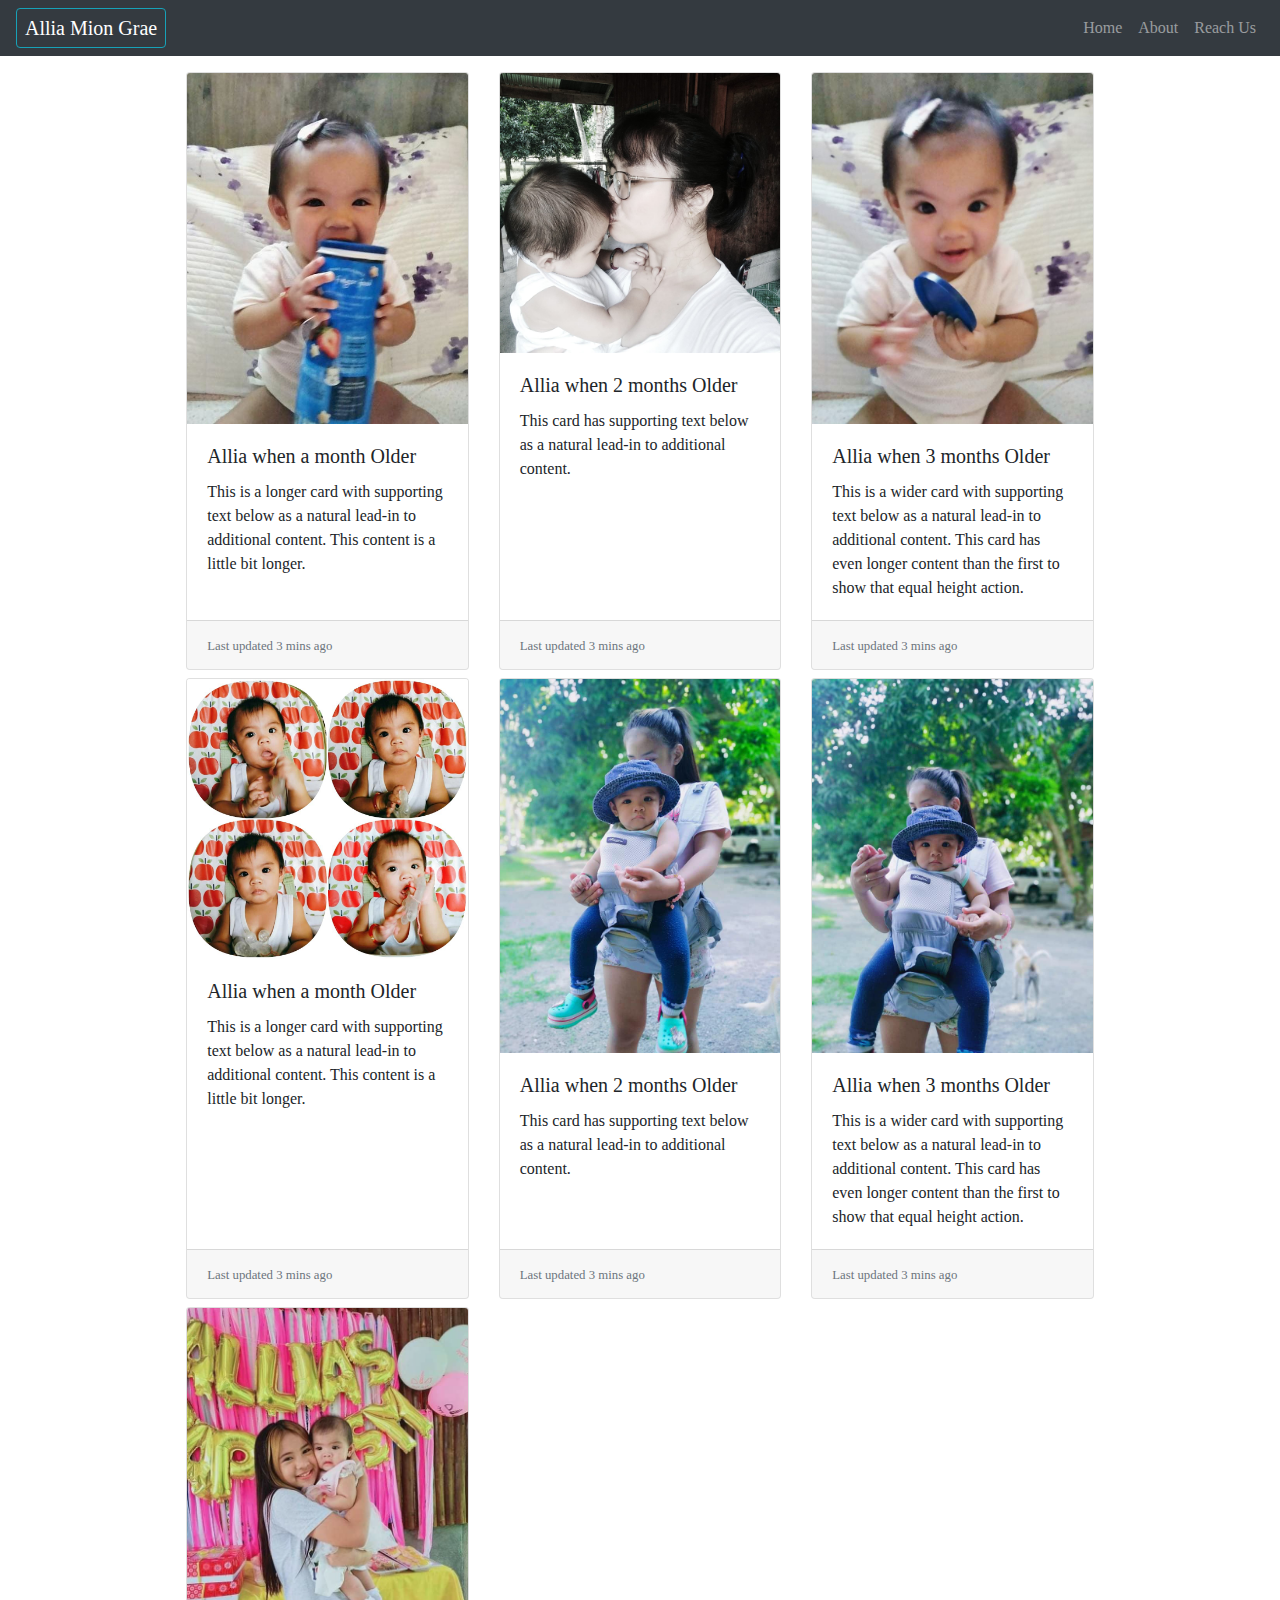
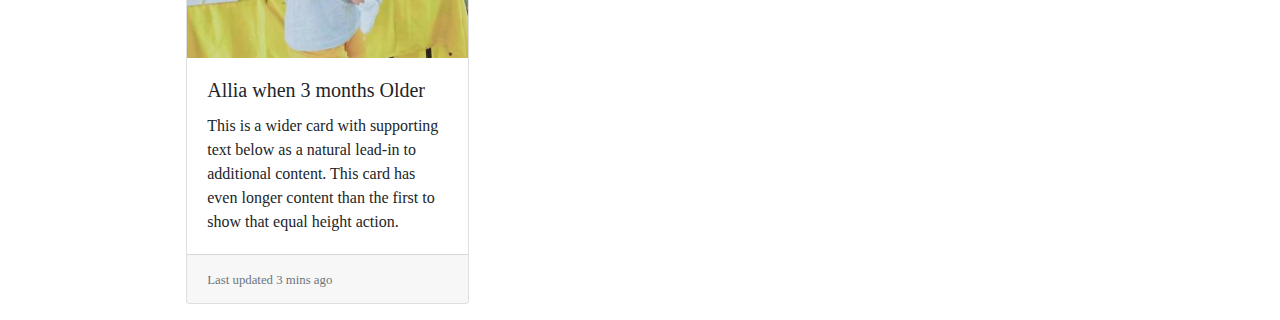
==== about.html @ 06b30a13 "Initial commit" ====
<!doctype html>
<html lang="en">

<head>
    <!-- Required meta tags -->
    <meta charset="utf-8">
    <meta name="viewport" content="width=device-width, initial-scale=1, shrink-to-fit=no">

    <!-- Bootstrap CSS -->
    <link rel="stylesheet" href="https://maxcdn.bootstrapcdn.com/bootstrap/4.0.0/css/bootstrap.min.css"
        integrity="sha384-Gn5384xqQ1aoWXA+058RXPxPg6fy4IWvTNh0E263XmFcJlSAwiGgFAW/dAiS6JXm" crossorigin="anonymous">
    <link rel="stylesheet" href="./about.css">

    <title>Hello, world!</title>
</head>

<body>
    <!-- Image and text -->
    <nav class="navbar navbar-expand-lg navbar-dark bg-dark sticky-top">
        <a class="navbar-brand border border-info px-2 py-1 rounded" href="#">Allia Mion Grae</a>
        <button class="navbar-toggler" type="button" data-toggle="collapse" data-target="#navbarNav"
            aria-controls="navbarNav" aria-expanded="false" aria-label="Toggle navigation">
            <span class="navbar-toggler-icon"></span>
        </button>
        <div class="collapse navbar-collapse justify-content-end" id="navbarNav">
            <ul class="navbar-nav">
                <li class="nav-item">
                    <a class="nav-link" href="./index.html">Home</a>
                </li>
                <li class="nav-item">
                    <a class="nav-link" href="./about.html">About</a>
                </li>
                <li class="nav-item">
                    <a class="nav-link" href="#">Reach Us</a>
                </li>
            </ul>
        </div>
    </nav>
    <div class="container-fluid">
        <section class="mt-3 col-9 mx-auto">
            <div class="row mb-2">
                <div class="col-12 col-lg-4 col- col-md-12 col-sm-12 mb-2">
                    <div class="card">
                        <img class="card-img-top" src="./images/6.jpg" alt="Card image cap">
                        <div class="card-body">
                            <h5 class="card-title">Allia when a month Older</h5>
                            <p class="card-text">This is a longer card with supporting text below as a natural lead-in
                                to
                                additional content. This content is a little bit longer.</p>
                        </div>
                        <div class="card-footer">
                            <p class="card-text"><small class="text-muted">Last updated 3 mins ago</small></p>
                        </div>
                    </div>
                </div>
                <div class="col-12 col-lg-4 col-md-12 col-sm-12 mb-2">
                    <div class="card">
                        <img class="card-img-top" src="./images/4.jpg" alt="Card image cap">
                        <div class="card-body">
                            <h5 class="card-title">Allia when 2 months Older</h5>
                            <p class="card-text">This card has supporting text below as a natural lead-in to additional
                                content.
                            </p>
                        </div>
                        <div class="card-footer">
                            <p class="card-text"><small class="text-muted">Last updated 3 mins ago</small></p>
                        </div>
                    </div>
                </div>
                <div class="col-12 col-lg-4 col-md-12 col-sm-12 mb-2">
                    <div class="card">
                        <img class="card-img-top" src="./images/5.jpg" alt="Card image cap">
                        <div class="card-body">
                            <h5 class="card-title">Allia when 3 months Older</h5>
                            <p class="card-text">This is a wider card with supporting text below as a natural lead-in to
                                additional content. This card has even longer content than the first to show that equal
                                height
                                action.</p>
                        </div>
                        <div class="card-footer">
                            <p class="card-text"><small class="text-muted">Last updated 3 mins ago</small></p>
                        </div>
                    </div>
                </div>
                <div class="col-12 col-lg-4 col-md-12 col-sm-12 mb-2">
                    <div class="card">
                        <img class="card-img-top" src="./images/7.jpg" alt="Card image cap">
                        <div class="card-body">
                            <h5 class="card-title">Allia when a month Older</h5>
                            <p class="card-text">This is a longer card with supporting text below as a natural lead-in
                                to
                                additional content. This content is a little bit longer.</p>
                        </div>
                        <div class="card-footer">
                            <p class="card-text"><small class="text-muted">Last updated 3 mins ago</small></p>
                        </div>
                    </div>
                </div>
                <div class="col-12 col-lg-4 col-md-12 col-sm-12 mb-2">
                    <div class="card">
                        <img class="card-img-top" src="./images/8.jpg" alt="Card image cap">
                        <div class="card-body">
                            <h5 class="card-title">Allia when 2 months Older</h5>
                            <p class="card-text">This card has supporting text below as a natural lead-in to additional
                                content.
                            </p>
                        </div>
                        <div class="card-footer">
                            <p class="card-text"><small class="text-muted">Last updated 3 mins ago</small></p>
                        </div>
                    </div>
                </div>
                <div class="col-12 col-lg-4 col-md-12 col-sm-12 mb-2">
                    <div class="card">
                        <img class="card-img-top" src="./images/9.jpg" alt="Card image cap">
                        <div class="card-body">
                            <h5 class="card-title">Allia when 3 months Older</h5>
                            <p class="card-text">This is a wider card with supporting text below as a natural lead-in to
                                additional content. This card has even longer content than the first to show that equal
                                height
                                action.</p>
                        </div>
                        <div class="card-footer">
                            <p class="card-text"><small class="text-muted">Last updated 3 mins ago</small></p>
                        </div>
                    </div>
                </div>
                <div class="col-12 col-lg-4 col-md-12 col-sm-12 mb-2">
                    <div class="card">
                        <img class="card-img-top" src="./images/10.jpg" alt="Card image cap">
                        <div class="card-body">
                            <h5 class="card-title">Allia when 3 months Older</h5>
                            <p class="card-text">This is a wider card with supporting text below as a natural lead-in to
                                additional content. This card has even longer content than the first to show that equal
                                height
                                action.</p>
                        </div>
                        <div class="card-footer">
                            <p class="card-text"><small class="text-muted">Last updated 3 mins ago</small></p>
                        </div>
                    </div>
                </div>
            </div>
        </section>
    </div>

    <!-- Optional JavaScript -->
    <!-- jQuery first, then Popper.js, then Bootstrap JS -->
    <script src="https://code.jquery.com/jquery-3.2.1.slim.min.js"
        integrity="sha384-KJ3o2DKtIkvYIK3UENzmM7KCkRr/rE9/Qpg6aAZGJwFDMVNA/GpGFF93hXpG5KkN"
        crossorigin="anonymous"></script>
    <script src="https://cdnjs.cloudflare.com/ajax/libs/popper.js/1.12.9/umd/popper.min.js"
        integrity="sha384-ApNbgh9B+Y1QKtv3Rn7W3mgPxhU9K/ScQsAP7hUibX39j7fakFPskvXusvfa0b4Q"
        crossorigin="anonymous"></script>
    <script src="https://maxcdn.bootstrapcdn.com/bootstrap/4.0.0/js/bootstrap.min.js"
        integrity="sha384-JZR6Spejh4U02d8jOt6vLEHfe/JQGiRRSQQxSfFWpi1MquVdAyjUar5+76PVCmYl"
        crossorigin="anonymous"></script>
</body>

</html>
---- about.css ----
body {
    font-family: 'Segoe UI semibold';
    margin: 0;
}

.card {
    height: 100%;
}

/* width */
::-webkit-scrollbar {
    width: 5px;
  }
  
  /* Track */
  ::-webkit-scrollbar-track {
    background: #f1f1f1;
    border-radius: 20px;
  }
  
  /* Handle */
  ::-webkit-scrollbar-thumb {
    background: #888;
    border-radius: 10px;
  }
  
  /* Handle on hover */
  ::-webkit-scrollbar-thumb:hover {
    background: #555;
  }
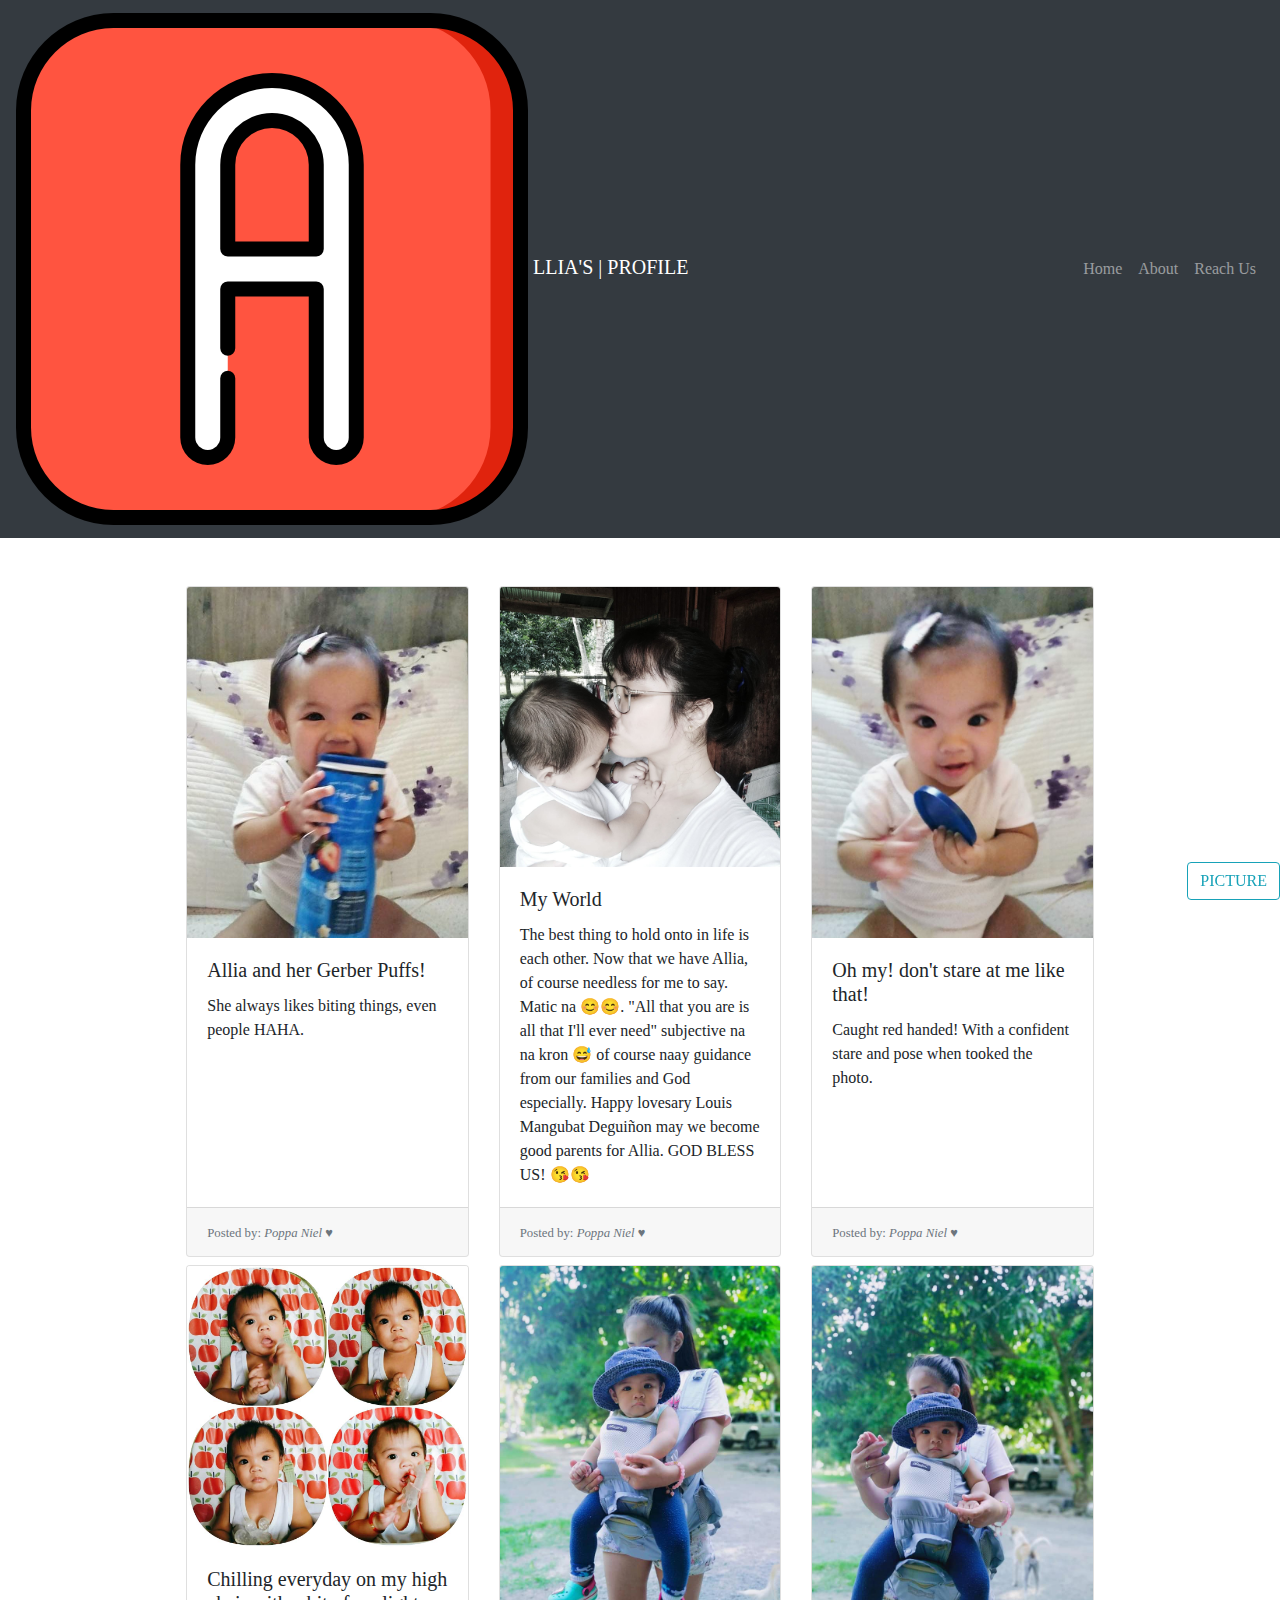
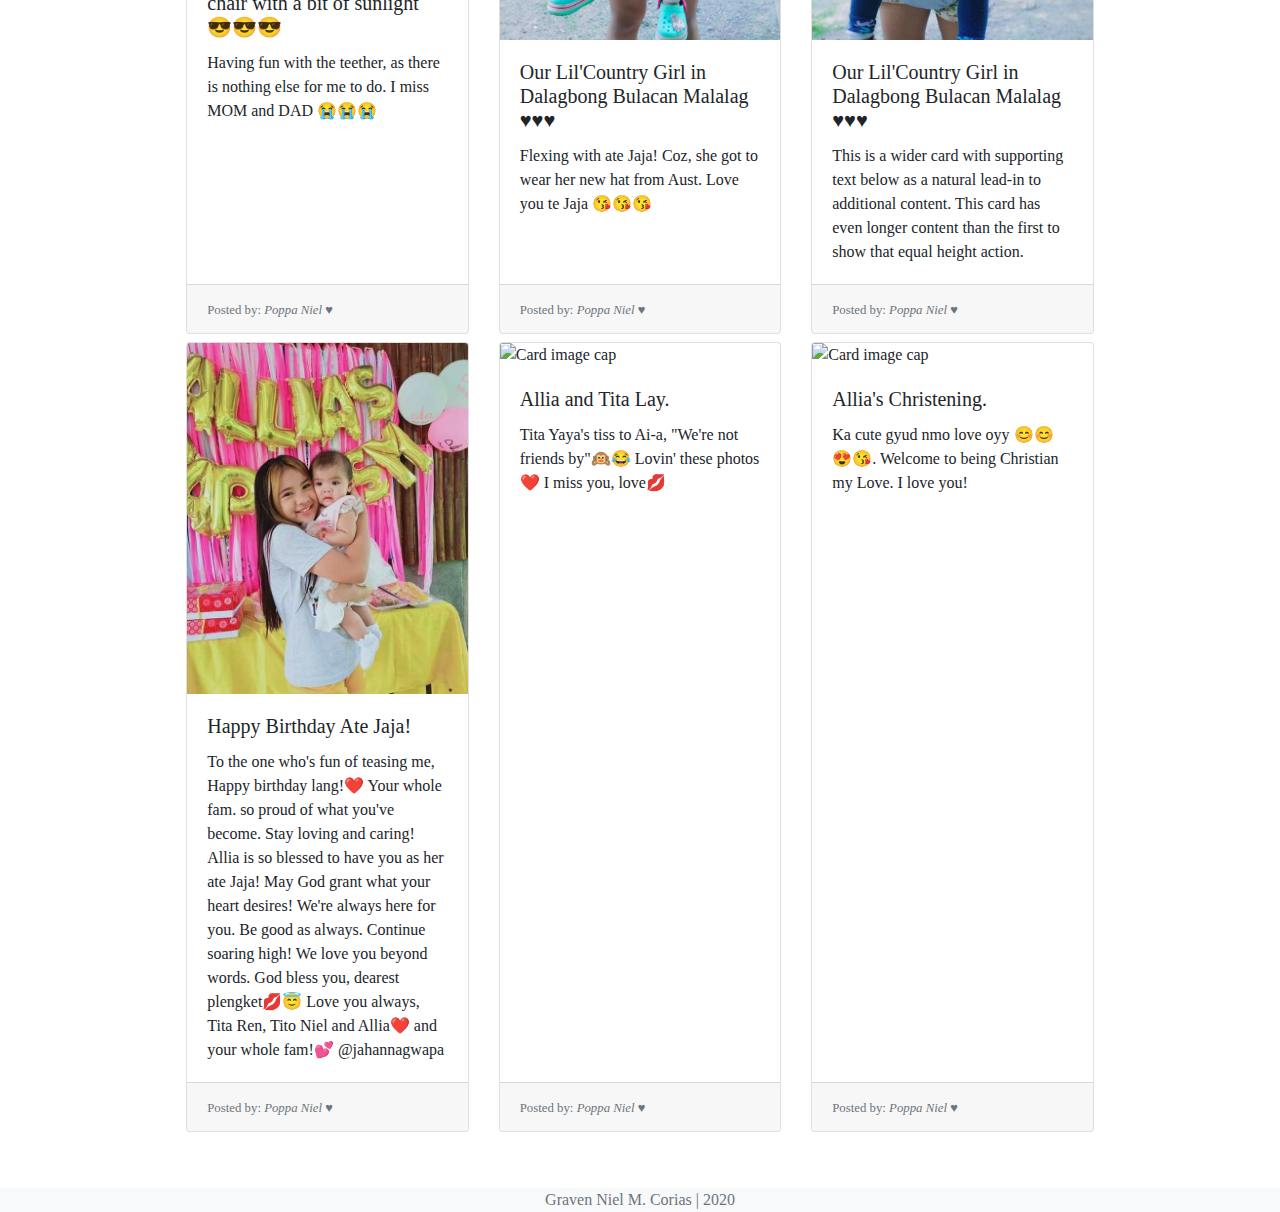
==== commit e35b2309: "Title Change" ====
--- a/about.html
+++ b/about.html
@@ -9,15 +9,17 @@
     <!-- Bootstrap CSS -->
     <link rel="stylesheet" href="https://maxcdn.bootstrapcdn.com/bootstrap/4.0.0/css/bootstrap.min.css"
         integrity="sha384-Gn5384xqQ1aoWXA+058RXPxPg6fy4IWvTNh0E263XmFcJlSAwiGgFAW/dAiS6JXm" crossorigin="anonymous">
+    <link rel="stylesheet" href="./static/fontawesome-free-5.15.1-web/css/all.css">
     <link rel="stylesheet" href="./about.css">
 
-    <title>Hello, world!</title>
+    <title>Allia's Website</title>
 </head>
 
 <body>
     <!-- Image and text -->
     <nav class="navbar navbar-expand-lg navbar-dark bg-dark sticky-top">
-        <a class="navbar-brand border border-info px-2 py-1 rounded" href="#">Allia Mion Grae</a>
+        <a class="navbar-brand" href="#"><img src="./images/icon1.png"> LLIA'S |
+            PROFILE</a></a>
         <button class="navbar-toggler" type="button" data-toggle="collapse" data-target="#navbarNav"
             aria-controls="navbarNav" aria-expanded="false" aria-label="Toggle navigation">
             <span class="navbar-toggler-icon"></span>
@@ -37,19 +39,18 @@
         </div>
     </nav>
     <div class="container-fluid">
-        <section class="mt-3 col-9 mx-auto">
+        <section class="mt-5 col-9 mx-auto">
             <div class="row mb-2">
                 <div class="col-12 col-lg-4 col- col-md-12 col-sm-12 mb-2">
                     <div class="card">
                         <img class="card-img-top" src="./images/6.jpg" alt="Card image cap">
                         <div class="card-body">
-                            <h5 class="card-title">Allia when a month Older</h5>
-                            <p class="card-text">This is a longer card with supporting text below as a natural lead-in
-                                to
-                                additional content. This content is a little bit longer.</p>
-                        </div>
-                        <div class="card-footer">
-                            <p class="card-text"><small class="text-muted">Last updated 3 mins ago</small></p>
+                            <h5 class="card-title">Allia and her Gerber Puffs!</h5>
+                            <p class="card-text">She always likes biting things, even people HAHA.</p>
+                        </div>
+                        <div class="card-footer">
+                            <p class="card-text"><small class="text-muted">Posted by: <cite title="Source Title">Poppa
+                                        Niel ♥</cite></small></p>
                         </div>
                     </div>
                 </div>
@@ -57,13 +58,17 @@
                     <div class="card">
                         <img class="card-img-top" src="./images/4.jpg" alt="Card image cap">
                         <div class="card-body">
-                            <h5 class="card-title">Allia when 2 months Older</h5>
-                            <p class="card-text">This card has supporting text below as a natural lead-in to additional
-                                content.
+                            <h5 class="card-title">My World</h5>
+                            <p class="card-text">The best thing to hold onto in life is each other. Now that we have
+                                Allia, of course needless for me to say. Matic na 😊😊. "All that you are is all that
+                                I'll ever need" subjective na na kron 😅 of course naay guidance from our families and
+                                God especially. Happy lovesary Louis Mangubat Deguiñon may we become good parents for
+                                Allia. GOD BLESS US! 😘😘
                             </p>
                         </div>
                         <div class="card-footer">
-                            <p class="card-text"><small class="text-muted">Last updated 3 mins ago</small></p>
+                            <p class="card-text"><small class="text-muted">Posted by: <cite title="Source Title">Poppa
+                                        Niel ♥</cite></small></p>
                         </div>
                     </div>
                 </div>
@@ -71,57 +76,59 @@
                     <div class="card">
                         <img class="card-img-top" src="./images/5.jpg" alt="Card image cap">
                         <div class="card-body">
-                            <h5 class="card-title">Allia when 3 months Older</h5>
+                            <h5 class="card-title">Oh my! don't stare at me like that!</h5>
+                            <p class="card-text">Caught red handed! With a confident stare and pose when tooked the
+                                photo.</p>
+                        </div>
+                        <div class="card-footer">
+                            <p class="card-text"><small class="text-muted">Posted by: <cite title="Source Title">Poppa
+                                        Niel ♥</cite></small></p>
+                        </div>
+                    </div>
+                </div>
+                <div class="col-12 col-lg-4 col-md-12 col-sm-12 mb-2">
+                    <div class="card">
+                        <img class="card-img-top" src="./images/7.jpg" alt="Card image cap">
+                        <div class="card-body">
+                            <h5 class="card-title">Chilling everyday on my high chair with a bit of sunlight 😎😎😎</h5>
+                            <p class="card-text">Having fun with the teether, as there is nothing
+                                else for me to do. I
+                                miss MOM and DAD 😭😭😭</p>
+                        </div>
+                        <div class="card-footer">
+                            <p class="card-text"><small class="text-muted">Posted by: <cite title="Source Title">Poppa
+                                        Niel ♥</cite></small></p>
+                        </div>
+                    </div>
+                </div>
+                <div class="col-12 col-lg-4 col-md-12 col-sm-12 mb-2">
+                    <div class="card">
+                        <img class="card-img-top" src="./images/8.jpg" alt="Card image cap">
+                        <div class="card-body">
+                            <h5 class="card-title">Our Lil'Country Girl in Dalagbong Bulacan Malalag ♥♥♥</h5>
+                            <p class="card-text">Flexing with ate Jaja! Coz, she got to wear her new hat from Aust. Love
+                                you te Jaja 😘😘😘
+                            </p>
+                        </div>
+                        <div class="card-footer">
+                            <p class="card-text"><small class="text-muted">Posted by: <cite title="Source Title">Poppa
+                                        Niel ♥</cite></small></p>
+                        </div>
+                    </div>
+                </div>
+                <div class="col-12 col-lg-4 col-md-12 col-sm-12 mb-2">
+                    <div class="card">
+                        <img class="card-img-top" src="./images/9.jpg" alt="Card image cap">
+                        <div class="card-body">
+                            <h5 class="card-title">Our Lil'Country Girl in Dalagbong Bulacan Malalag ♥♥♥</h5>
                             <p class="card-text">This is a wider card with supporting text below as a natural lead-in to
                                 additional content. This card has even longer content than the first to show that equal
                                 height
                                 action.</p>
                         </div>
                         <div class="card-footer">
-                            <p class="card-text"><small class="text-muted">Last updated 3 mins ago</small></p>
-                        </div>
-                    </div>
-                </div>
-                <div class="col-12 col-lg-4 col-md-12 col-sm-12 mb-2">
-                    <div class="card">
-                        <img class="card-img-top" src="./images/7.jpg" alt="Card image cap">
-                        <div class="card-body">
-                            <h5 class="card-title">Allia when a month Older</h5>
-                            <p class="card-text">This is a longer card with supporting text below as a natural lead-in
-                                to
-                                additional content. This content is a little bit longer.</p>
-                        </div>
-                        <div class="card-footer">
-                            <p class="card-text"><small class="text-muted">Last updated 3 mins ago</small></p>
-                        </div>
-                    </div>
-                </div>
-                <div class="col-12 col-lg-4 col-md-12 col-sm-12 mb-2">
-                    <div class="card">
-                        <img class="card-img-top" src="./images/8.jpg" alt="Card image cap">
-                        <div class="card-body">
-                            <h5 class="card-title">Allia when 2 months Older</h5>
-                            <p class="card-text">This card has supporting text below as a natural lead-in to additional
-                                content.
-                            </p>
-                        </div>
-                        <div class="card-footer">
-                            <p class="card-text"><small class="text-muted">Last updated 3 mins ago</small></p>
-                        </div>
-                    </div>
-                </div>
-                <div class="col-12 col-lg-4 col-md-12 col-sm-12 mb-2">
-                    <div class="card">
-                        <img class="card-img-top" src="./images/9.jpg" alt="Card image cap">
-                        <div class="card-body">
-                            <h5 class="card-title">Allia when 3 months Older</h5>
-                            <p class="card-text">This is a wider card with supporting text below as a natural lead-in to
-                                additional content. This card has even longer content than the first to show that equal
-                                height
-                                action.</p>
-                        </div>
-                        <div class="card-footer">
-                            <p class="card-text"><small class="text-muted">Last updated 3 mins ago</small></p>
+                            <p class="card-text"><small class="text-muted">Posted by: <cite title="Source Title">Poppa
+                                        Niel ♥</cite></small></p>
                         </div>
                     </div>
                 </div>
@@ -129,20 +136,84 @@
                     <div class="card">
                         <img class="card-img-top" src="./images/10.jpg" alt="Card image cap">
                         <div class="card-body">
-                            <h5 class="card-title">Allia when 3 months Older</h5>
-                            <p class="card-text">This is a wider card with supporting text below as a natural lead-in to
-                                additional content. This card has even longer content than the first to show that equal
-                                height
-                                action.</p>
-                        </div>
-                        <div class="card-footer">
-                            <p class="card-text"><small class="text-muted">Last updated 3 mins ago</small></p>
+                            <h5 class="card-title">Happy Birthday Ate Jaja!</h5>
+                            <p class="card-text">To the one who's fun of teasing me, Happy birthday lang!❤️ Your whole
+                                fam. so proud of what you've become. Stay loving and caring! Allia is so blessed to have
+                                you as her ate Jaja! May God grant what your heart desires! We're always here for you.
+                                Be good as always. Continue soaring high! We love you beyond words. God bless you,
+                                dearest plengket💋😇
+                                Love you always,
+                                Tita Ren, Tito Niel and Allia❤️
+                                and your whole fam!💕
+                                @jahannagwapa</p>
+                        </div>
+                        <div class="card-footer">
+                            <p class="card-text"><small class="text-muted">Posted by: <cite title="Source Title">Poppa
+                                        Niel ♥</cite></small></p>
+                        </div>
+                    </div>
+                </div>
+                <div class="col-12 col-lg-4 col-md-12 col-sm-12 mb-2">
+                    <div class="card">
+                        <img class="card-img-top" src="./images/11.jpg" alt="Card image cap">
+                        <div class="card-body">
+                            <h5 class="card-title">Allia and Tita Lay.</h5>
+                            <p class="card-text">Tita Yaya's tiss to Ai-a, "We're not friends by"🙉😂
+                                Lovin' these photos❤️ I miss you, love💋</p>
+                        </div>
+                        <div class="card-footer">
+                            <p class="card-text"><small class="text-muted">Posted by: <cite title="Source Title">Poppa
+                                        Niel ♥</cite></small></p>
+                        </div>
+                    </div>
+                </div>
+                <div class="col-12 col-lg-4 col-md-12 col-sm-12 mb-2">
+                    <div class="card">
+                        <img class="card-img-top" src="./images/12.jpg" alt="Card image cap">
+                        <div class="card-body">
+                            <h5 class="card-title">Allia's Christening.</h5>
+                            <p class="card-text">Ka cute gyud nmo love oyy 😊😊😍😘. Welcome to being Christian my Love.
+                                I love you!</p>
+                        </div>
+                        <div class="card-footer">
+                            <p class="card-text"><small class="text-muted">Posted by: <cite title="Source Title">Poppa
+                                        Niel ♥</cite></small></p>
                         </div>
                     </div>
                 </div>
             </div>
         </section>
+        <div class="floating-button d-flex justify-content-end fixed-bottom">
+            <button type="button" class="btn btn-outline-info p-sm-10" data-toggle="modal"
+                data-target="#uploadPicture"><i class="fas fa-plus"></i>
+                PICTURE</button>
+        </div>
+        <div class="modal fade" id="uploadPicture" tabindex="-1" role="dialog" aria-labelledby="exampleModalLabel"
+            aria-hidden="true">
+            <div class="modal-dialog" role="document">
+                <div class="modal-content">
+                    <div class="modal-header">
+                        <h5 class="modal-title" id="exampleModalLabel">Upload a picture to add</h5>
+                        <button type="button" class="close" data-dismiss="modal" aria-label="Close">
+                            <span aria-hidden="true">&times;</span>
+                        </button>
+                    </div>
+                    <div class="modal-body d-flex justify-content-center">
+                        <button class="btn btn-info"><i class="fas fa-plus"></i> ADD PICTURE</button>
+                    </div>
+                    <div class="modal-footer">
+                        <button type="button" class="btn btn-secondary" data-dismiss="modal">Close</button>
+                        <button type="button" class="btn btn-primary">Save changes</button>
+                    </div>
+                </div>
+            </div>
+        </div>
     </div>
+    <footer class="footer bg-light container-fluid text-center mt-5">
+        <div class="footer-container">
+            <span class="text-muted">Graven Niel M. Corias | 2020</span>
+        </div>
+    </footer>
 
     <!-- Optional JavaScript -->
     <!-- jQuery first, then Popper.js, then Bootstrap JS -->
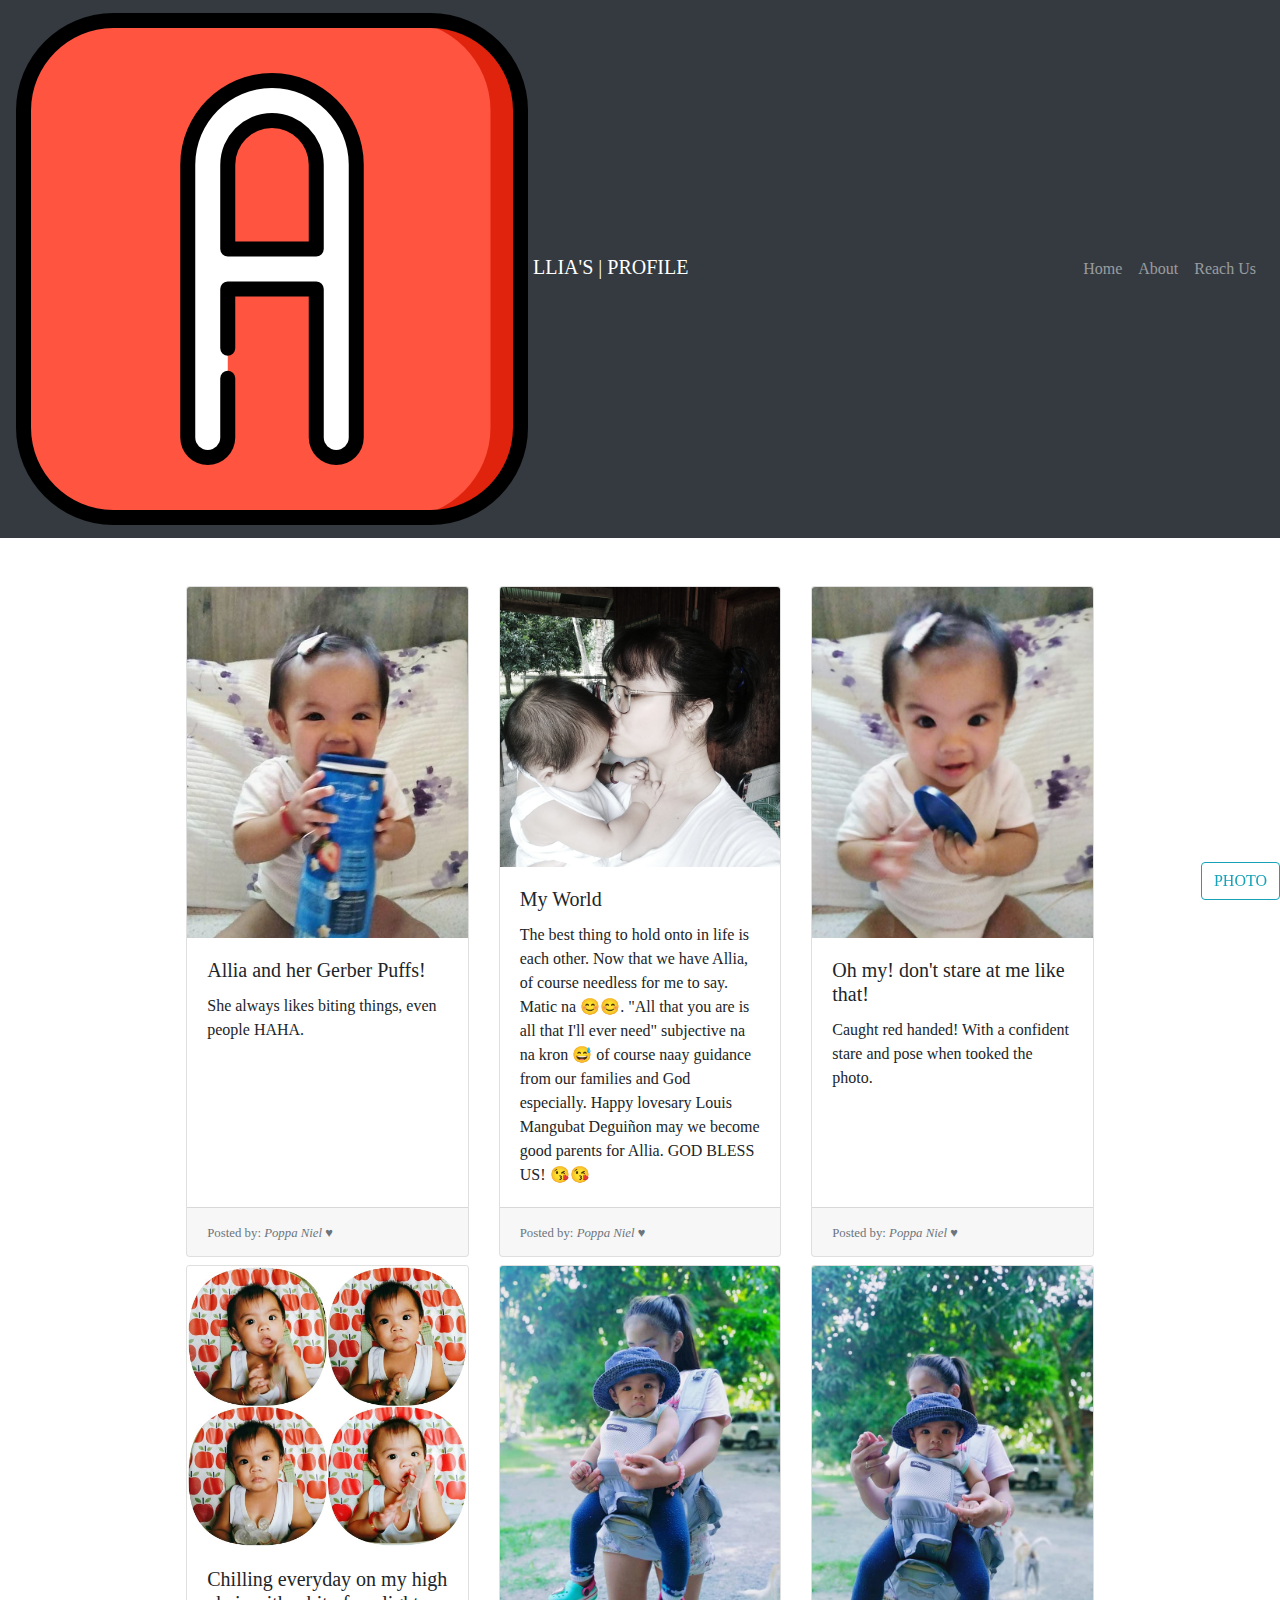
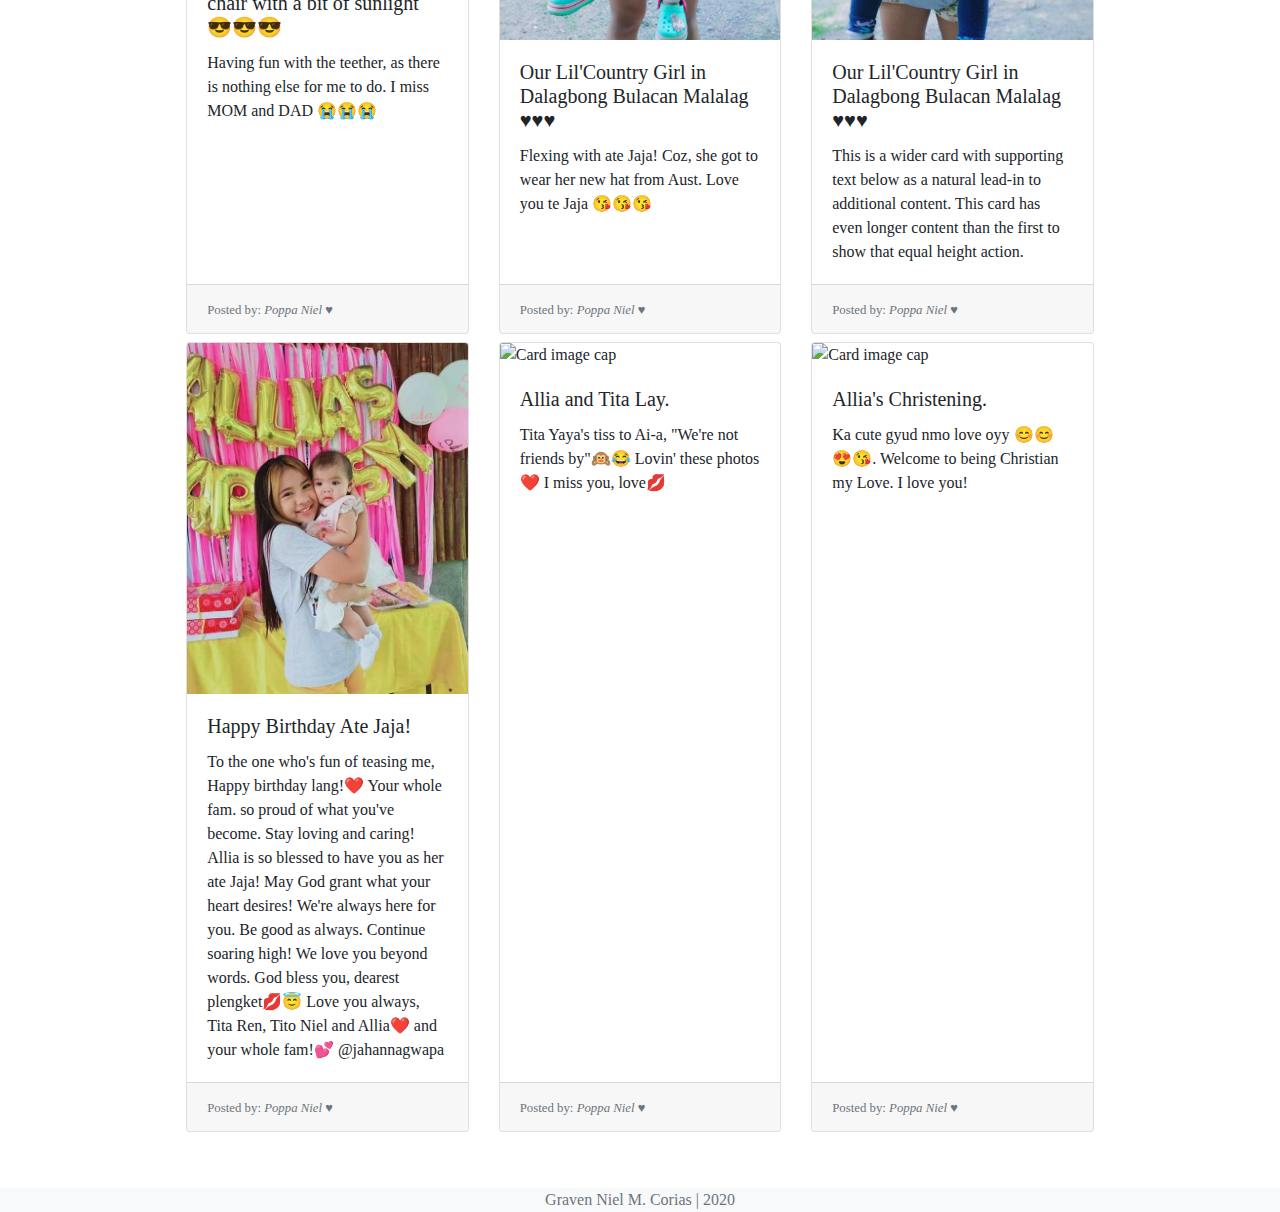
==== commit c8fec92b: "social icons" ====
--- a/about.html
+++ b/about.html
@@ -33,7 +33,7 @@
                     <a class="nav-link" href="./about.html">About</a>
                 </li>
                 <li class="nav-item">
-                    <a class="nav-link" href="#">Reach Us</a>
+                    <a class="nav-link" href="./reachUs.html">Reach Us</a>
                 </li>
             </ul>
         </div>
@@ -186,14 +186,14 @@
         <div class="floating-button d-flex justify-content-end fixed-bottom">
             <button type="button" class="btn btn-outline-info p-sm-10" data-toggle="modal"
                 data-target="#uploadPicture"><i class="fas fa-plus"></i>
-                PICTURE</button>
+                PHOTO</button>
         </div>
         <div class="modal fade" id="uploadPicture" tabindex="-1" role="dialog" aria-labelledby="exampleModalLabel"
             aria-hidden="true">
             <div class="modal-dialog" role="document">
                 <div class="modal-content">
                     <div class="modal-header">
-                        <h5 class="modal-title" id="exampleModalLabel">Upload a picture to add</h5>
+                        <h5 class="modal-title" id="exampleModalLabel">Upload a picture of Allia ❤️</h5>
                         <button type="button" class="close" data-dismiss="modal" aria-label="Close">
                             <span aria-hidden="true">&times;</span>
                         </button>
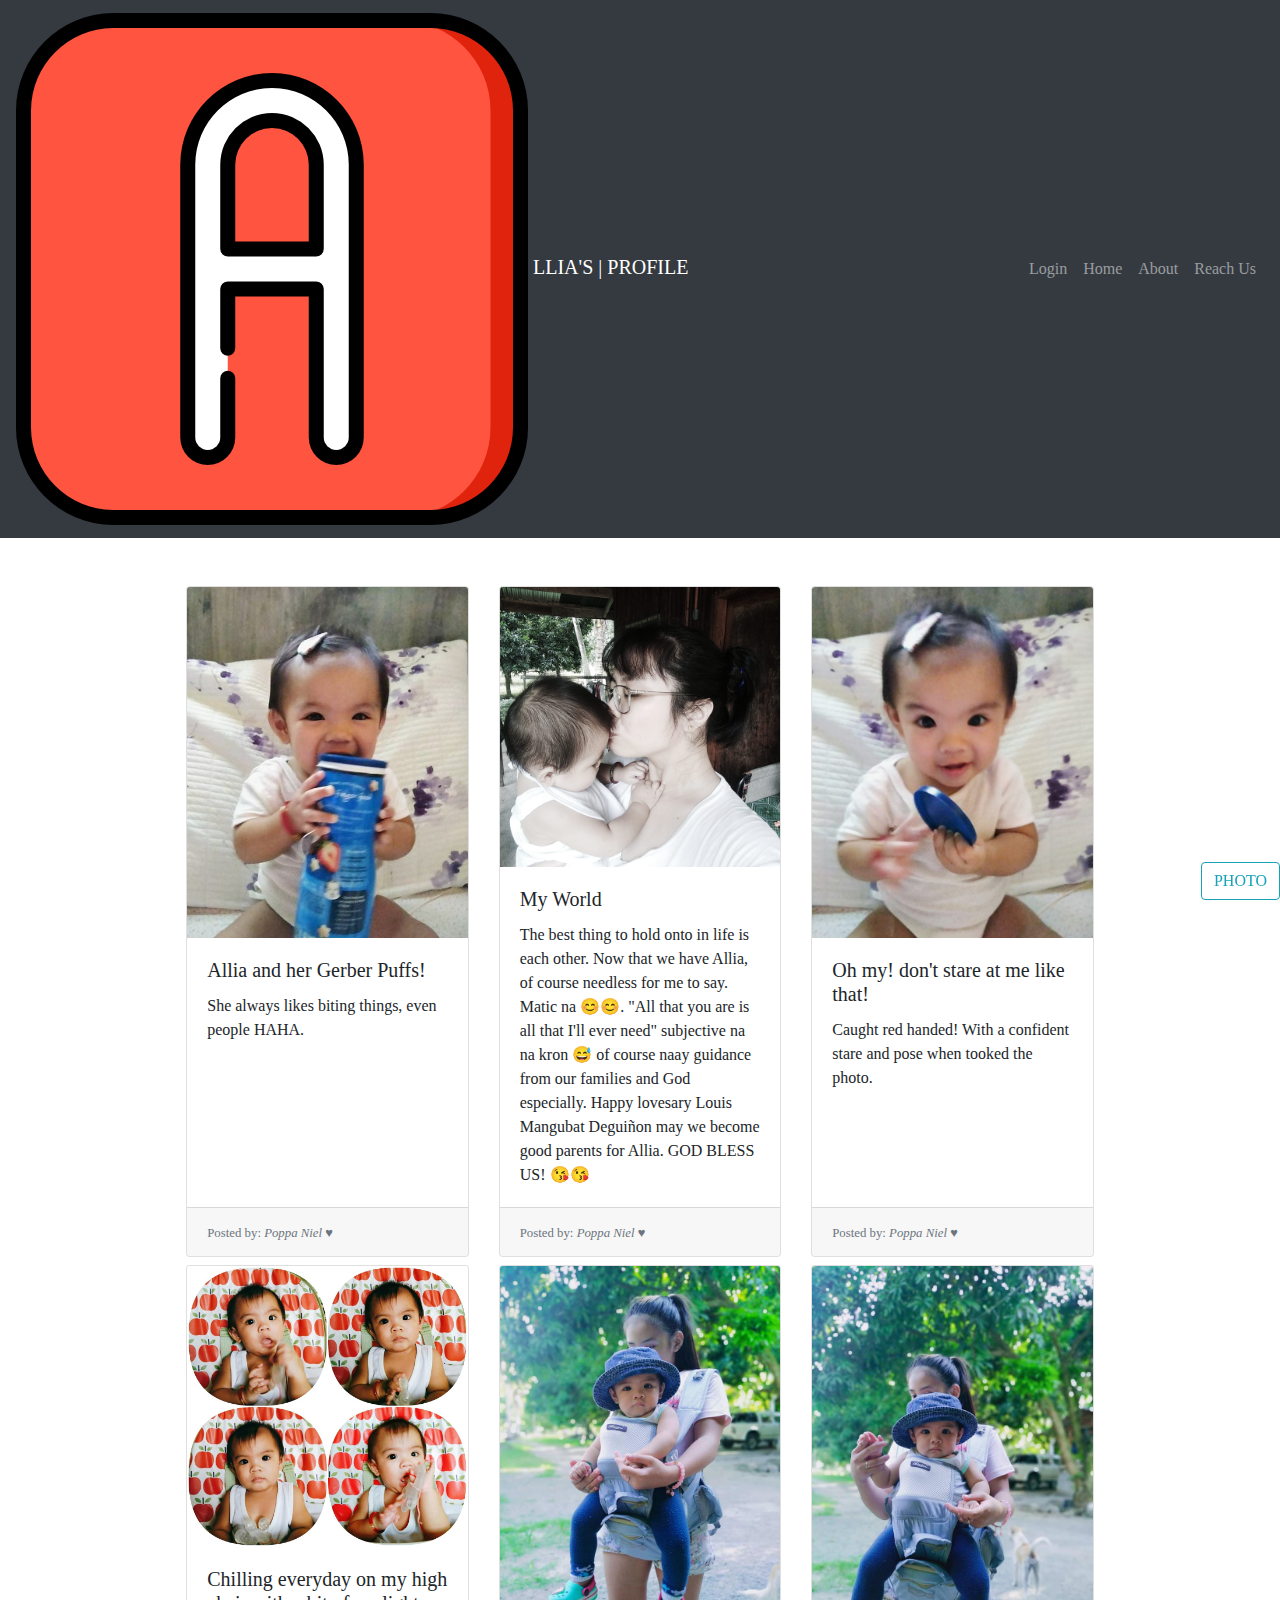
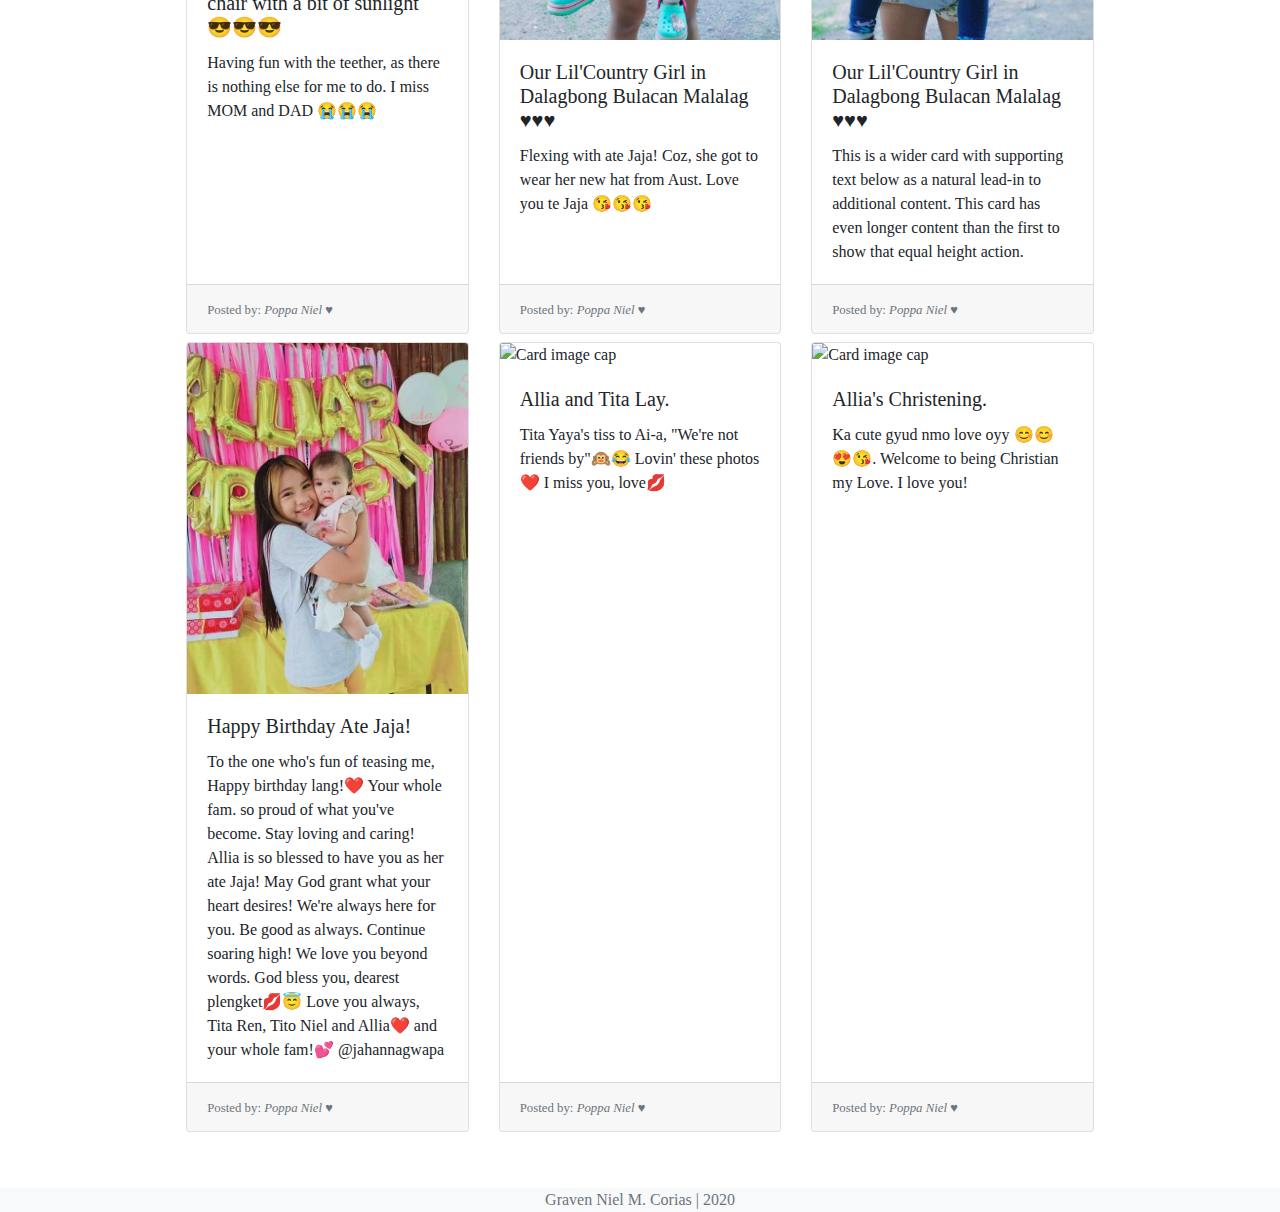
==== commit b33d70ff: "home html for landing page" ====
--- a/about.html
+++ b/about.html
@@ -27,7 +27,10 @@
         <div class="collapse navbar-collapse justify-content-end" id="navbarNav">
             <ul class="navbar-nav">
                 <li class="nav-item">
-                    <a class="nav-link" href="./index.html">Home</a>
+                    <a class="nav-link" href="./index.html">Login</a>
+                </li>
+                <li class="nav-item">
+                    <a class="nav-link" href="./home.html">Home</a>
                 </li>
                 <li class="nav-item">
                     <a class="nav-link" href="./about.html">About</a>
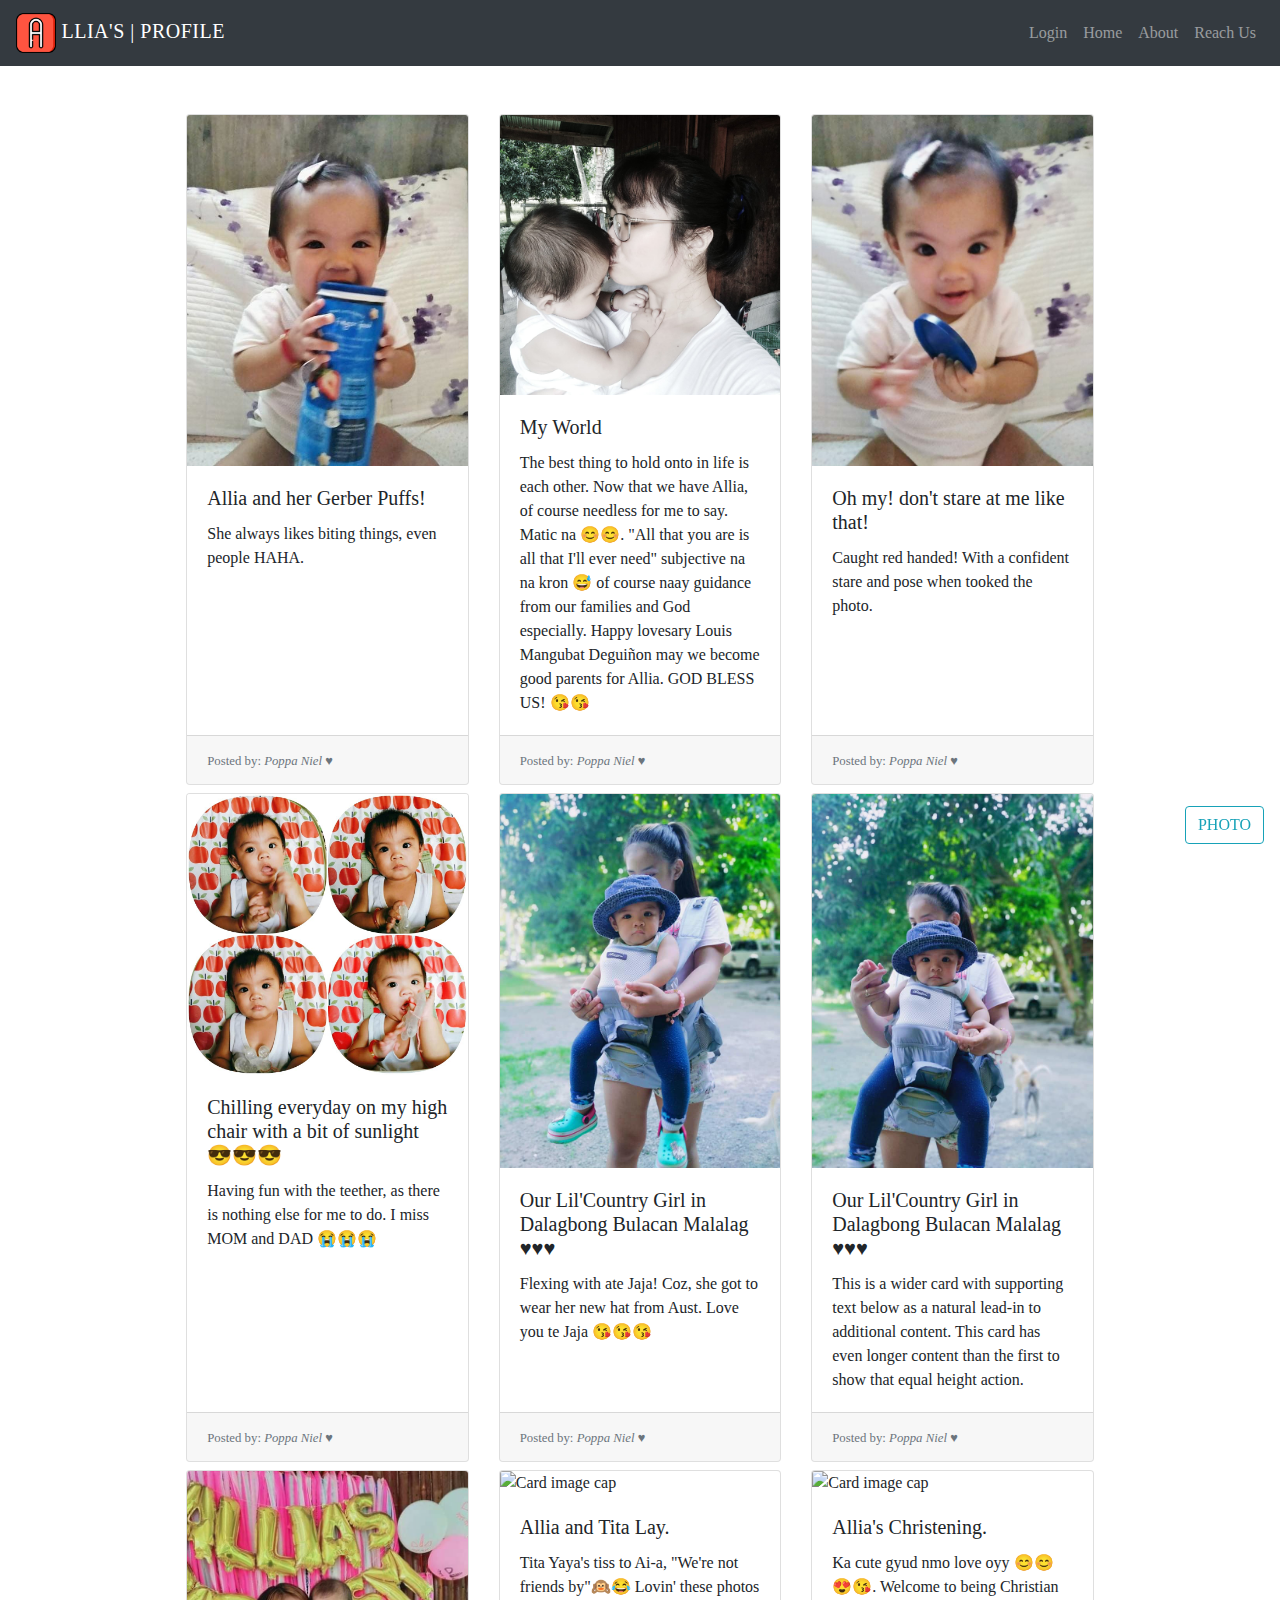
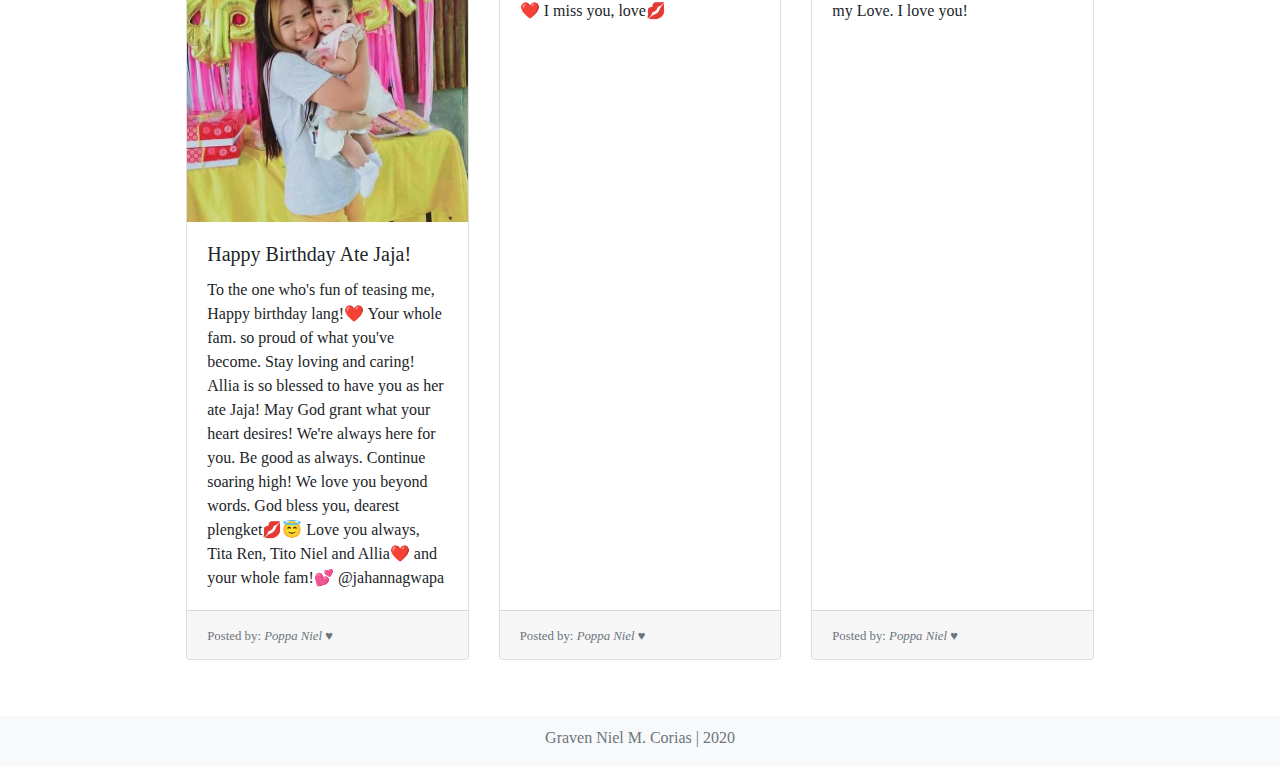
==== commit 7474e46c: "Update about.html" ====
--- a/about.html
+++ b/about.html
@@ -202,7 +202,7 @@
                         </button>
                     </div>
                     <div class="modal-body d-flex justify-content-center">
-                        <button class="btn btn-info"><i class="fas fa-plus"></i> ADD PICTURE</button>
+                        <!-- <button class="btn btn-info"><i class="fas fa-plus"></i> ADD PICTURE</button> -->
                     </div>
                     <div class="modal-footer">
                         <button type="button" class="btn btn-secondary" data-dismiss="modal">Close</button>
--- a/about.css
+++ b/about.css
@@ -1,30 +1,63 @@
 body {
-    font-family: 'Segoe UI semibold';
-    margin: 0;
+  font-family: 'Segoe UI semibold';
+  margin: 0;
+}
+
+.navbar img {
+  width: 40px;
+  height: 40px;
+  /* background-color: wheat;
+  padding: 4px; */
+}
+
+.navbar-brand {
+  letter-spacing: .5px;
+  transition: .2s;
+}
+
+.navbar-brand:hover {
+  letter-spacing: 1px;
+}
+
+.footer {
+  height: 50px;
+  width: 100%;
+  margin: 0;
+}
+
+.footer-container {
+  width: 100%;
+  height: 100%;
+  padding-top: 10px;
+}
+
+.floating-button {
+  margin-bottom: 3.5em;
+  margin-right: 1em;
 }
 
 .card {
-    height: 100%;
+  height: 100%;
 }
 
 /* width */
 ::-webkit-scrollbar {
-    width: 5px;
-  }
-  
-  /* Track */
-  ::-webkit-scrollbar-track {
-    background: #f1f1f1;
-    border-radius: 20px;
-  }
-  
-  /* Handle */
-  ::-webkit-scrollbar-thumb {
-    background: #888;
-    border-radius: 10px;
-  }
-  
-  /* Handle on hover */
-  ::-webkit-scrollbar-thumb:hover {
-    background: #555;
-  }+width: 5px;
+}
+
+/* Track */
+::-webkit-scrollbar-track {
+background: #f1f1f1;
+border-radius: 20px;
+}
+
+/* Handle */
+::-webkit-scrollbar-thumb {
+background: #888;
+border-radius: 10px;
+}
+
+/* Handle on hover */
+::-webkit-scrollbar-thumb:hover {
+  background: #555;
+}